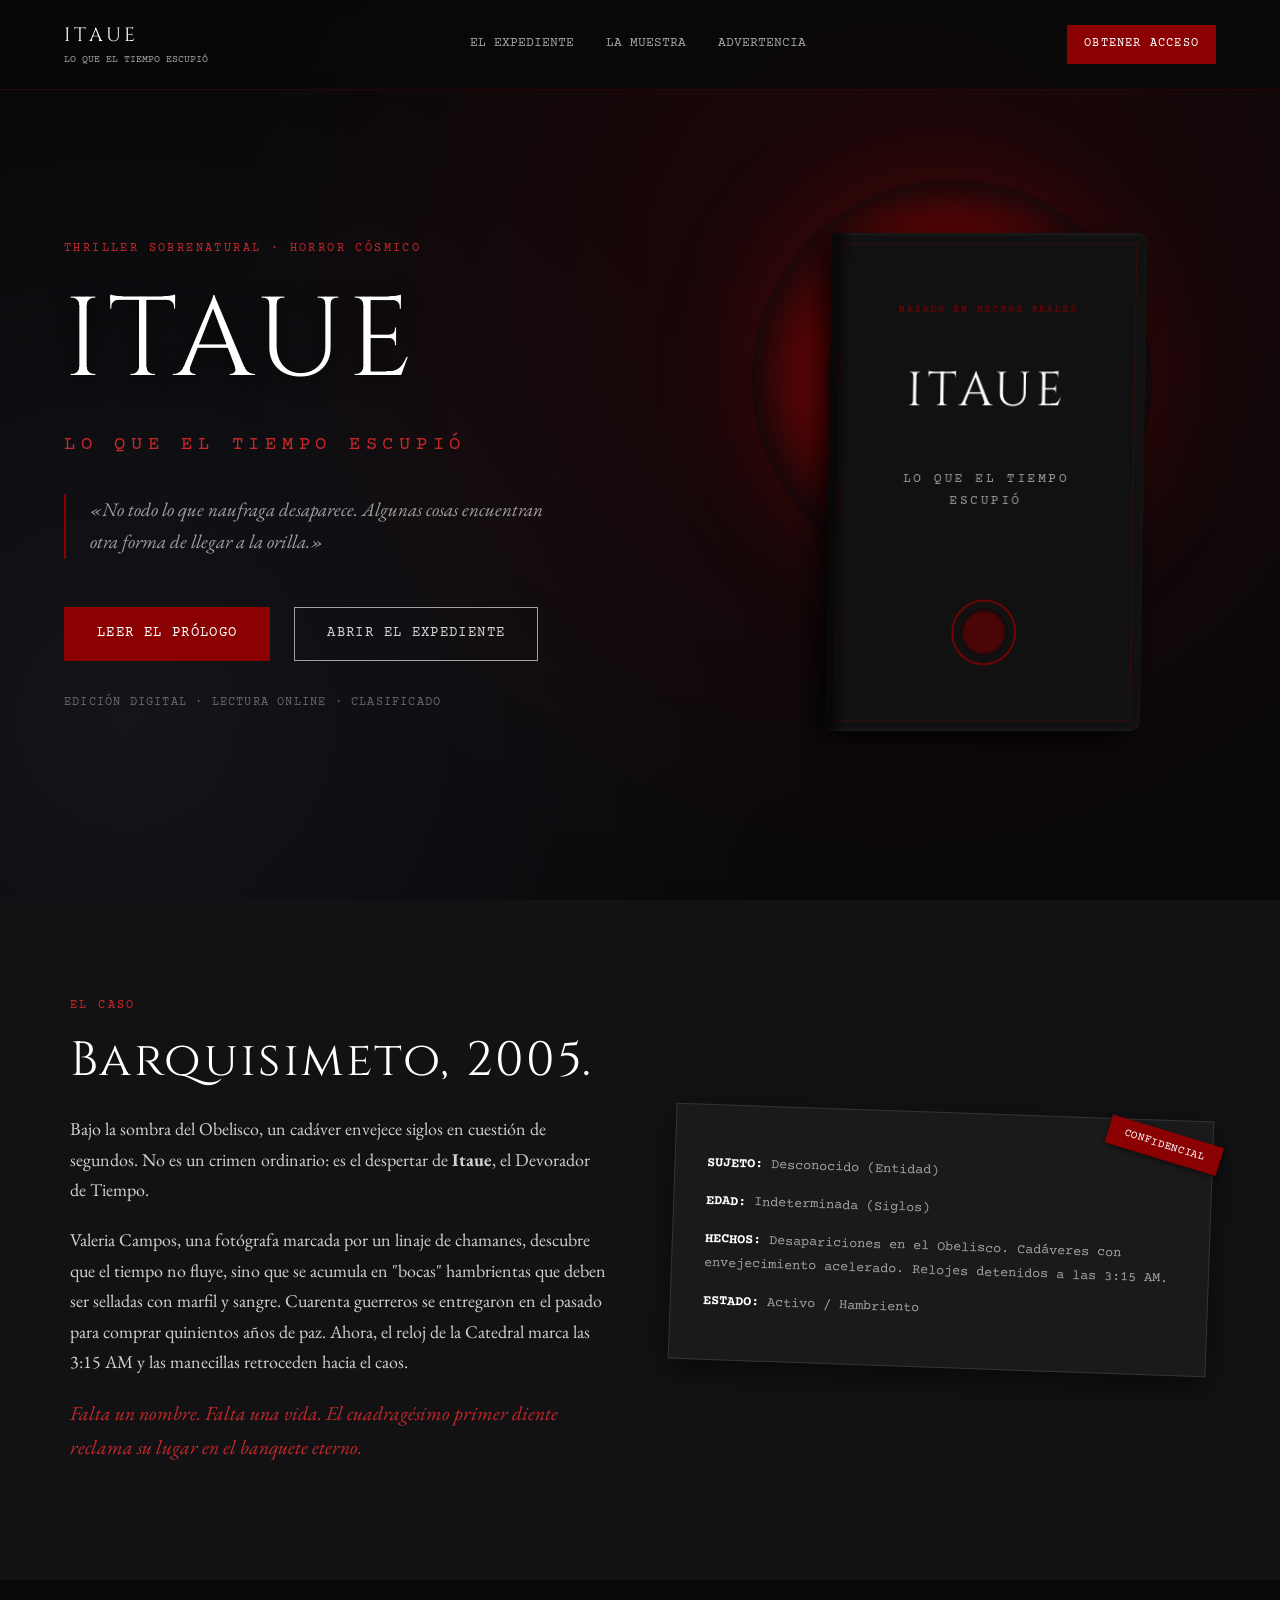
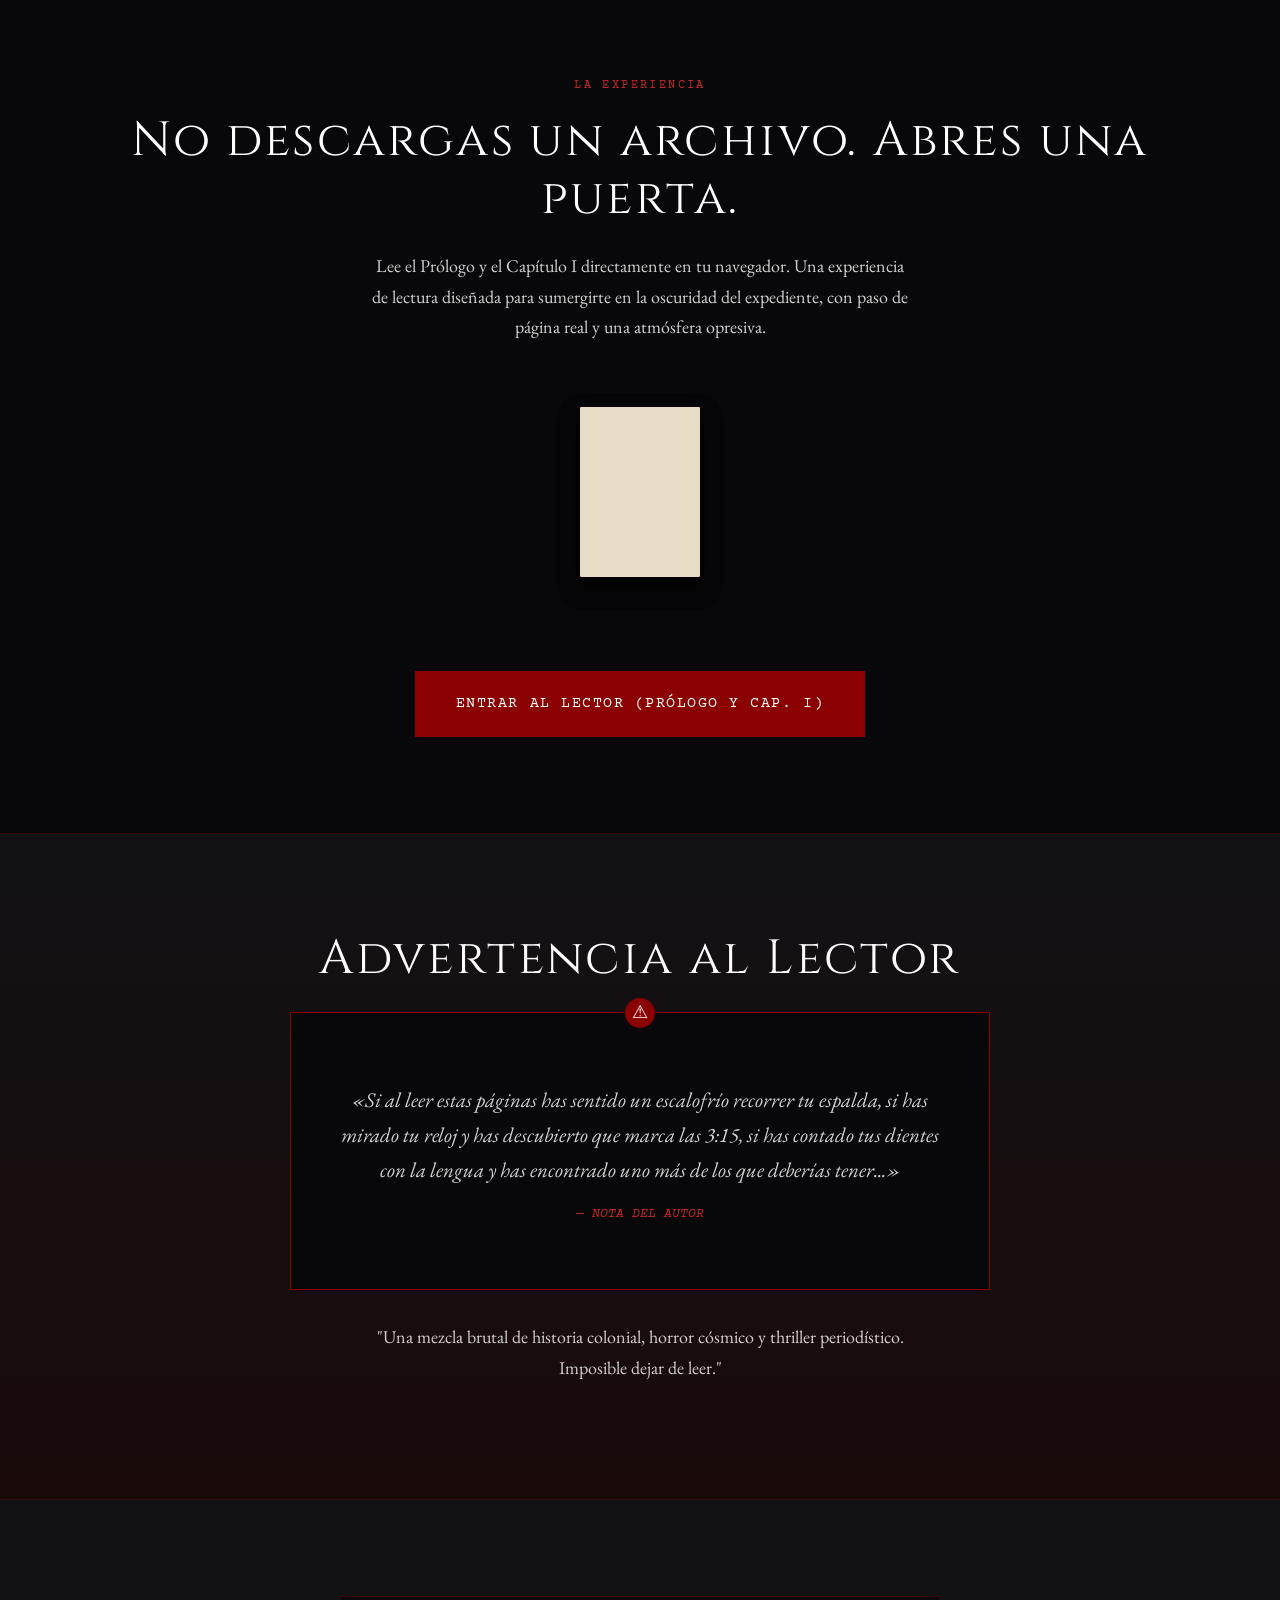
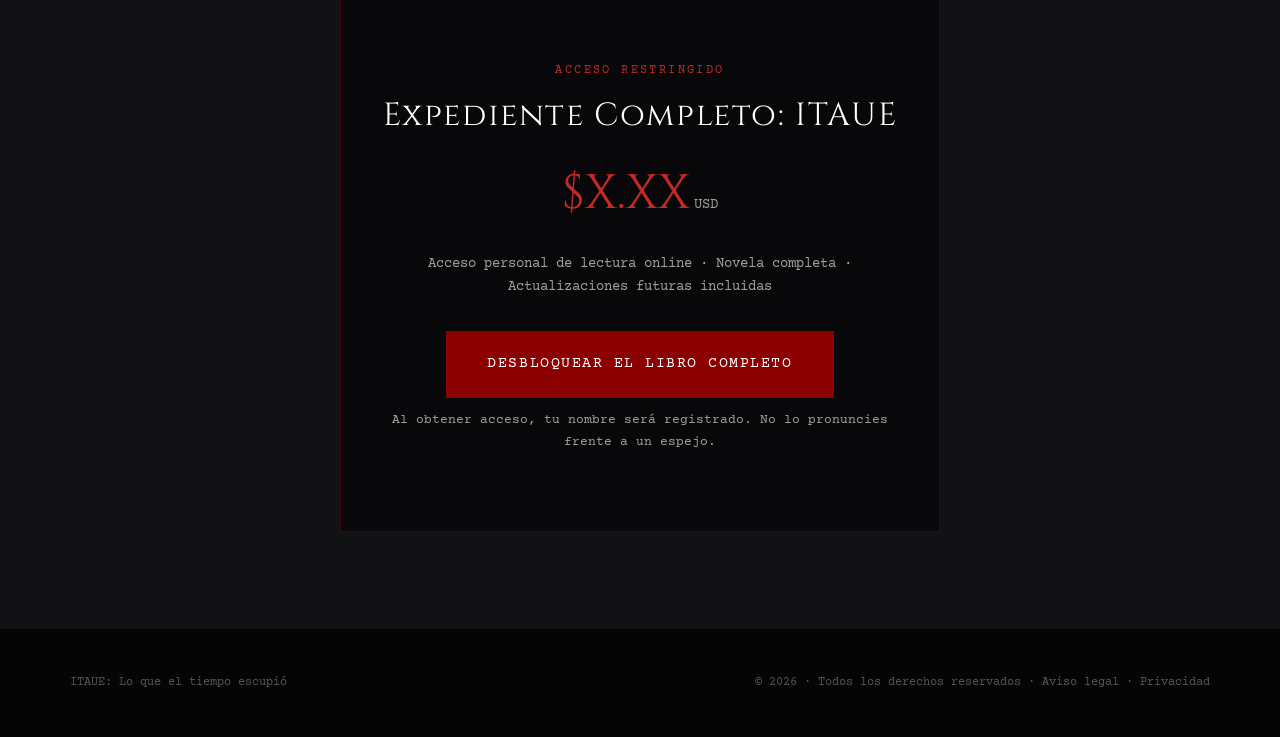
==== index.html @ 91abe1ef "Add files via upload" ====
<!DOCTYPE html>
<html lang="es">
<head>
<meta charset="UTF-8">
<meta name="viewport" content="width=device-width, initial-scale=1">
<title>ITAUE: Lo que el tiempo escupió — Thriller de Horror Cósmico</title>
<meta name="description" content="Barquisimeto, 2005. Bajo la sombra del Obelisco, un cadáver envejece siglos en cuestión de segundos. El despertar de Itaue, el Devorador de Tiempo.">
<link rel="preconnect" href="https://fonts.googleapis.com">
<link rel="preconnect" href="https://fonts.gstatic.com" crossorigin>
<link href="https://fonts.googleapis.com/css2?family=Cinzel:wght@400;600;700;900&family=Courier+Prime:ital,wght@0,400;0,700;1,400&family=EB+Garamond:ital,wght@0,400;0,500;1,400&display=swap" rel="stylesheet">
<link rel="stylesheet" href="css/estilos.css">
<link rel="stylesheet" href="css/landing.css">
</head>
<body class="landing">

<!-- ============ CABECERA ============ -->
<header class="cabecera" id="cabecera">
  <a class="marca" href="#inicio">
    <span class="marca__linea1">ITAUE</span>
    <span class="marca__linea2">Lo que el tiempo escupió</span>
  </a>
  <nav class="nav">
    <a href="#expediente">El Expediente</a>
    <a href="#lectura">La Muestra</a>
    <a href="#advertencia">Advertencia</a>
  </nav>
  <a class="btn btn--sangre btn--sm" href="#comprar">Obtener Acceso</a>
</header>

<!-- ============ HERO ============ -->
<section class="hero" id="inicio">
  <div class="hero__fondo"></div>
  <div class="hero__eclipse"></div>

  <div class="hero__contenido revelar">
    <p class="eyebrow">Thriller sobrenatural · Horror cósmico</p>
    <h1 class="hero__titulo">ITAUE</h1>
    <p class="hero__sub">Lo que el tiempo escupió</p>
    <p class="hero__frase">«No todo lo que naufraga desaparece. Algunas cosas encuentran otra forma de llegar a la orilla.»</p>
    <div class="hero__acciones">
      <a class="btn btn--sangre" href="lector.html">Leer el Prólogo</a>
      <a class="btn btn--fantasma" href="#expediente">Abrir el Expediente</a>
    </div>
    <p class="hero__nota">Edición digital · Lectura online · Clasificado</p>
  </div>

  <div class="hero__portada revelar">
    <!-- Portada conceptual basada en la imagen del PDF -->
    <div class="portada portada--itaue">
      <div class="portada__lomo"></div>
      <div class="portada__interior">
        <p class="portada__kicker">Basado en hechos reales</p>
        <h2 class="portada__titulo">ITAUE</h2>
        <p class="portada__sub">LO QUE EL TIEMPO<br>ESCUPIÓ</p>
        <div class="portada__simbolo">
           <svg viewBox="0 0 100 100" class="eclipse-svg">
             <circle cx="50" cy="50" r="40" fill="none" stroke="#8b0000" stroke-width="2"/>
             <circle cx="50" cy="50" r="30" fill="#0a0a0c"/>
             <circle cx="50" cy="50" r="30" fill="url(#glow)" opacity="0.5"/>
             <defs>
               <radialGradient id="glow">
                 <stop offset="80%" stop-color="#8b0000" stop-opacity="1"/>
                 <stop offset="100%" stop-color="#8b0000" stop-opacity="0"/>
               </radialGradient>
             </defs>
           </svg>
        </div>
      </div>
    </div>
  </div>
</section>

<!-- ============ EL EXPEDIENTE (SINOPSIS) ============ -->
<section class="seccion seccion--oscura" id="expediente">
  <div class="contenedor seccion__grid">
    <div class="revelar">
      <p class="eyebrow">El Caso</p>
      <h2 class="seccion__titulo">Barquisimeto, 2005.</h2>
      <p class="texto texto--claro">
        Bajo la sombra del Obelisco, un cadáver envejece siglos en cuestión de segundos. 
        No es un crimen ordinario: es el despertar de <strong>Itaue</strong>, el Devorador de Tiempo.
      </p>
      <p class="texto texto--claro">
        Valeria Campos, una fotógrafa marcada por un linaje de chamanes, descubre que el tiempo no fluye, 
        sino que se acumula en "bocas" hambrientas que deben ser selladas con marfil y sangre. 
        Cuarenta guerreros se entregaron en el pasado para comprar quinientos años de paz. 
        Ahora, el reloj de la Catedral marca las 3:15 AM y las manecillas retroceden hacia el caos.
      </p>
      <p class="texto texto--claro destacado">
        Falta un nombre. Falta una vida. El cuadragésimo primer diente reclama su lugar en el banquete eterno.
      </p>
    </div>
    <div class="revelar expediente-visual">
      <div class="foto-policial">
         <div class="foto-policial__sello">CONFIDENCIAL</div>
         <div class="foto-policial__texto">
            <p><strong>SUJETO:</strong> Desconocido (Entidad)</p>
            <p><strong>EDAD:</strong> Indeterminada (Siglos)</p>
            <p><strong>HECHOS:</strong> Desapariciones en el Obelisco. Cadáveres con envejecimiento acelerado. Relojes detenidos a las 3:15 AM.</p>
            <p><strong>ESTADO:</strong> Activo / Hambriento</p>
         </div>
      </div>
    </div>
  </div>
</section>

<!-- ============ LA MUESTRA (ASÍ SE LEE) ============ -->
<section class="seccion" id="lectura">
  <div class="contenedor centro">
    <div class="revelar">
      <p class="eyebrow">La Experiencia</p>
      <h2 class="seccion__titulo">No descargas un archivo. Abres una puerta.</h2>
      <p class="texto centro__texto">
        Lee el Prólogo y el Capítulo I directamente en tu navegador. 
        Una experiencia de lectura diseñada para sumergirte en la oscuridad del expediente, 
        con paso de página real y una atmósfera opresiva.
      </p>
      <div class="demo-libro revelar">
        <div class="demo-libro__hoja"></div>
        <div class="demo-libro__hoja demo-libro__hoja--2"></div>
        <div class="demo-libro__hoja demo-libro__hoja--3"></div>
      </div>
      <a class="btn btn--sangre btn--grande" href="lector.html">Entrar al Lector (Prólogo y Cap. I)</a>
    </div>
  </div>
</section>

<!-- ============ ADVERTENCIA / PRUEBA SOCIAL ============ -->
<section class="seccion seccion--sangre" id="advertencia">
  <div class="contenedor centro">
    <div class="revelar">
      <h2 class="seccion__titulo">Advertencia al Lector</h2>
      <div class="cuadro-advertencia">
        <p>«Si al leer estas páginas has sentido un escalofrío recorrer tu espalda, si has mirado tu reloj y has descubierto que marca las 3:15, si has contado tus dientes con la lengua y has encontrado uno más de los que deberías tener...»</p>
        <p class="firma">— Nota del Autor</p>
      </div>
      <p class="texto texto--claro centro__texto" style="margin-top: 2rem;">
        "Una mezcla brutal de historia colonial, horror cósmico y thriller periodístico. Imposible dejar de leer."
      </p>
    </div>
  </div>
</section>

<!-- ============ COMPRA ============ -->
<section class="seccion seccion--oscura" id="comprar">
  <div class="contenedor centro">
    <div class="revelar oferta">
      <p class="eyebrow">Acceso Restringido</p>
      <h2 class="oferta__titulo">Expediente Completo: ITAUE</h2>
      <p class="oferta__precio"><span class="precio">$X.XX</span> <span class="moneda">USD</span></p>
      <p class="oferta__detalle">Acceso personal de lectura online · Novela completa · Actualizaciones futuras incluidas</p>
      <a class="btn btn--sangre btn--grande" href="#comprar">Desbloquear el Libro Completo</a>
      <p class="nota-menor">Al obtener acceso, tu nombre será registrado. No lo pronuncies frente a un espejo.</p>
    </div>
  </div>
</section>

<!-- ============ FOOTER ============ -->
<footer class="pie">
  <div class="contenedor pie__grid">
    <p class="pie__marca">ITAUE: Lo que el tiempo escupió</p>
    <p class="pie__legal">© <span id="anio"></span> · Todos los derechos reservados · Aviso legal · Privacidad</p>
  </div>
</footer>

<!-- CTA sticky móvil -->
<a class="cta-sticky" href="lector.html">Leer Prólogo</a>

<script src="js/landing.js"></script>
</body>
</html>
---- css/estilos.css ----
:root{
  /* Paleta Oscura / Horror */
  --obsidiana: #08080a;
  --carbon: #121215;
  --sangre: #8b0000;
  --sangre-clara: #c62828;
  --mercurio: #a0a0a0;
  --papel-viejo: #e8dcc4;
  --texto-papel: #1a1a1a;
  --texto-claro: #d1d1d1;

  /* Tipografías */
  --serif-titulo: 'Cinzel', Georgia, serif;
  --serif-cuerpo: 'EB Garamond', Georgia, serif;
  --mono: 'Courier Prime', 'Courier New', monospace;

  --radio: 2px;
  --sombra: 0 10px 30px rgba(0,0,0,0.8);
  --transicion: 0.4s ease;
}

*,*::before,*::after{ box-sizing:border-box; }
html{ scroll-behavior:smooth; }
body{
  margin:0;
  font-family:var(--serif-cuerpo);
  font-size:18px;
  line-height:1.7;
  color:var(--texto-claro);
  background:var(--obsidiana);
  -webkit-font-smoothing:antialiased;
}
img,svg{ display:block; max-width:100%; }
a{ color:inherit; }
button{ font-family:inherit; }

/* Tipografía Global */
h1,h2,h3{
  font-family:var(--serif-titulo);
  font-weight:400;
  line-height:1.2;
  margin:0;
  letter-spacing:0.05em;
}
.eyebrow{
  font-family:var(--mono);
  font-size:0.75rem;
  letter-spacing:0.2em;
  text-transform:uppercase;
  color:var(--sangre-clara);
  margin:0 0 1rem;
}
.texto{ margin:0 0 1.2rem; max-width:60ch; color:var(--texto-claro); }
.texto--claro{ color:var(--texto-claro); }
.destacado{ color:var(--sangre-clara); font-style:italic; font-size:1.1em; }
.nota-menor{ font-size:0.8rem; color:var(--mercurio); display:block; margin-top:0.8rem; font-family:var(--mono); }
.centro{ text-align:center; }
.centro__texto{ margin-left:auto; margin-right:auto; }

/* Botones */
.btn{
  display:inline-flex;
  align-items:center;
  justify-content:center;
  padding:0.9rem 2rem;
  font-family:var(--mono);
  font-size:0.85rem;
  text-transform:uppercase;
  letter-spacing:0.1em;
  text-decoration:none;
  border:1px solid transparent;
  cursor:pointer;
  transition:all var(--transicion);
}
.btn--sm{ padding:0.5rem 1rem; font-size:0.75rem; }
.btn--grande{ padding:1.2rem 2.5rem; font-size:0.95rem; }

.btn--sangre{
  background:var(--sangre);
  color:#fff;
  border-color:var(--sangre);
}
.btn--sangre:hover{ background:var(--sangre-clara); border-color:var(--sangre-clara); box-shadow:0 0 15px rgba(198,40,40,0.4); }

.btn--fantasma{
  background:transparent;
  color:var(--texto-claro);
  border-color:var(--mercurio);
}
.btn--fantasma:hover{ background:rgba(255,255,255,0.05); border-color:#fff; color:#fff; }

/* Animaciones Reveal */
.revelar{ opacity:0; transform:translateY(20px); transition:opacity 1s ease, transform 1s ease; }
.revelar.visible{ opacity:1; transform:none; }

@media (prefers-reduced-motion: reduce){
  .revelar{ opacity:1; transform:none; }
  *{ animation-duration:0.01ms !important; transition-duration:0.01ms !important; }
}
---- css/landing.css ----
.contenedor{ width:min(1140px, 90vw); margin-inline:auto; }

/* Cabecera */
.cabecera{
  position:fixed; top:0; left:0; right:0; z-index:100;
  display:flex; align-items:center; justify-content:space-between;
  padding:1.2rem 5vw;
  background:rgba(8,8,10,0.8);
  backdrop-filter:blur(10px);
  border-bottom:1px solid rgba(139,0,0,0.3);
}
.marca{ display:flex; flex-direction:column; text-decoration:none; color:#fff; }
.marca__linea1{ font-family:var(--serif-titulo); font-size:1.2rem; letter-spacing:0.2em; }
.marca__linea2{ font-family:var(--mono); font-size:0.65rem; color:var(--mercurio); text-transform:uppercase; }
.nav{ display:flex; gap:2rem; font-family:var(--mono); font-size:0.8rem; text-transform:uppercase; }
.nav a{ text-decoration:none; color:var(--mercurio); transition:color 0.3s; }
.nav a:hover{ color:var(--sangre-clara); }

/* Hero */
.hero{
  position:relative;
  min-height:100vh;
  display:grid;
  grid-template-columns:1.2fr 0.8fr;
  align-items:center;
  padding:8rem 5vw 4rem;
  overflow:hidden;
}
.hero__fondo{
  position:absolute; inset:0;
  background:radial-gradient(circle at 70% 30%, rgba(139,0,0,0.2) 0%, transparent 60%),
             radial-gradient(circle at 10% 80%, rgba(20,20,25,1) 0%, transparent 50%);
  z-index:1;
}
.hero__eclipse{
  position:absolute; top:20%; right:10%; width:400px; height:400px;
  background:radial-gradient(circle, rgba(0,0,0,1) 40%, rgba(139,0,0,0.8) 45%, transparent 70%);
  border-radius:50%;
  box-shadow:0 0 100px rgba(139,0,0,0.3);
  animation:pulso 10s infinite alternate;
  z-index:0;
}
@keyframes pulso{ 0%{ opacity:0.5; transform:scale(1); } 100%{ opacity:1; transform:scale(1.05); } }

.hero__contenido{ position:relative; z-index:2; }
.hero__titulo{ font-size:clamp(4rem, 10vw, 7rem); color:#fff; text-shadow:0 5px 20px rgba(0,0,0,0.8); margin-bottom:0.5rem; }
.hero__sub{ font-family:var(--mono); font-size:1.2rem; color:var(--sangre-clara); letter-spacing:0.3em; text-transform:uppercase; margin-bottom:2rem; }
.hero__frase{ font-size:1.2rem; font-style:italic; color:var(--mercurio); max-width:500px; border-left:2px solid var(--sangre); padding-left:1.5rem; margin-bottom:3rem; }
.hero__acciones{ display:flex; gap:1.5rem; margin-bottom:2rem; }
.hero__nota{ font-family:var(--mono); font-size:0.75rem; color:var(--mercurio); opacity:0.6; text-transform:uppercase; letter-spacing:0.1em; }

/* Portada 3D */
.hero__portada{ position:relative; z-index:2; display:flex; justify-content:center; }
.portada{
  position:relative; width:320px; aspect-ratio:2/3;
  background:#111; border-radius:4px 10px 10px 4px;
  box-shadow:-10px 10px 30px rgba(0,0,0,0.9), inset 2px 0 5px rgba(255,255,255,0.1);
  transform:rotateY(-10deg) rotateX(5deg);
  transition:transform 0.5s;
}
.portada:hover{ transform:rotateY(-5deg) rotateX(2deg); }
.portada__lomo{ position:absolute; left:0; top:0; bottom:0; width:20px; background:linear-gradient(90deg, rgba(0,0,0,0.8), transparent); z-index:3; }
.portada__interior{ padding:3rem 2rem; text-align:center; height:100%; display:flex; flex-direction:column; justify-content:space-between; align-items:center; border:1px solid rgba(139,0,0,0.3); margin:10px; }
.portada__kicker{ font-family:var(--mono); font-size:0.6rem; color:var(--sangre); text-transform:uppercase; letter-spacing:0.2em; }
.portada__titulo{ font-size:3rem; color:#fff; letter-spacing:0.1em; }
.portada__sub{ font-family:var(--mono); font-size:0.8rem; color:var(--mercurio); letter-spacing:0.2em; }
.portada__simbolo svg{ width:80px; height:80px; margin-top:2rem; }

/* Secciones */
.seccion{ padding:6rem 0; position:relative; }
.seccion--oscura{ background:var(--carbon); }
.seccion--sangre{ background:linear-gradient(to bottom, var(--carbon), #1a0a0a); border-top:1px solid rgba(139,0,0,0.2); border-bottom:1px solid rgba(139,0,0,0.2); }
.seccion__grid{ display:grid; grid-template-columns:1fr 1fr; gap:4rem; align-items:center; }
.seccion__titulo{ font-size:clamp(2rem, 4vw, 3rem); color:#fff; margin-bottom:1.5rem; }

/* Expediente Visual */
.expediente-visual{ display:flex; justify-content:center; }
.foto-policial{
  background:#1a1a1a; padding:2rem; border:1px solid #333;
  box-shadow:0 10px 30px rgba(0,0,0,0.5);
  transform:rotate(2deg); position:relative;
}
.foto-policial__sello{
  position:absolute; top:10px; right:-10px; background:var(--sangre); color:#fff;
  font-family:var(--mono); font-size:0.7rem; padding:0.3rem 1rem; transform:rotate(15deg);
  box-shadow:0 2px 5px rgba(0,0,0,0.5);
}
.foto-policial__texto{ font-family:var(--mono); font-size:0.85rem; color:var(--mercurio); line-height:1.8; }
.foto-policial__texto strong{ color:#fff; }

/* Demo Libro Animado */
.demo-libro{ position:relative; height:200px; perspective:1000px; margin:4rem auto; display:flex; justify-content:center; }
.demo-libro__hoja{
  position:absolute; width:120px; height:170px; background:var(--papel-viejo);
  box-shadow:0 10px 20px rgba(0,0,0,0.5); transform-origin:left center;
  animation:hojear 4s infinite; border-radius:2px;
}
.demo-libro__hoja--2{ animation-delay:1.3s; }
.demo-libro__hoja--3{ animation-delay:2.6s; }
@keyframes hojear{
  0%{ transform:rotateY(0); opacity:1; }
  50%{ transform:rotateY(-180deg); opacity:0.5; }
  51%{ transform:rotateY(-180deg); opacity:0; }
  100%{ transform:rotateY(0); opacity:1; }
}

/* Advertencia */
.cuadro-advertencia{
  background:var(--obsidiana); border:1px solid var(--sangre); padding:3rem;
  max-width:700px; margin:0 auto; position:relative;
}
.cuadro-advertencia::before{ content:'⚠'; position:absolute; top:-15px; left:50%; transform:translateX(-50%); background:var(--sangre); color:#fff; width:30px; height:30px; border-radius:50%; display:flex; align-items:center; justify-content:center; }
.cuadro-advertencia p{ font-family:var(--serif-cuerpo); font-size:1.3rem; font-style:italic; color:var(--texto-claro); margin-bottom:1rem; }
.cuadro-advertencia .firma{ font-family:var(--mono); font-size:0.8rem; color:var(--sangre-clara); text-transform:uppercase; }

/* Compra */
.oferta{ background:var(--obsidiana); border:1px solid rgba(139,0,0,0.4); padding:4rem 2rem; max-width:600px; margin:0 auto; }
.oferta__titulo{ font-size:2rem; color:#fff; margin-bottom:1rem; }
.precio{ font-family:var(--serif-titulo); font-size:3rem; color:var(--sangre-clara); }
.moneda{ font-family:var(--mono); font-size:0.9rem; color:var(--mercurio); }
.oferta__detalle{ font-family:var(--mono); font-size:0.85rem; color:var(--mercurio); margin-bottom:2rem; }

/* Pie */
.pie{ background:#050505; padding:2rem 0; border-top:1px solid #111; font-family:var(--mono); font-size:0.75rem; color:#555; }
.pie__grid{ display:flex; justify-content:space-between; align-items:center; flex-wrap:wrap; gap:1rem; }

.cta-sticky{ display:none; }

@media (max-width: 900px){
  .hero{ grid-template-columns:1fr; text-align:center; gap:3rem; padding-top:7rem; }
  .hero__frase{ margin-inline:auto; border-left:none; border-top:1px solid var(--sangre); padding-top:1rem; }
  .hero__acciones{ justify-content:center; }
  .seccion__grid{ grid-template-columns:1fr; }
  .nav{ display:none; }
  .cabecera .btn{ display:none; }
  .cta-sticky{ display:block; position:fixed; bottom:0; left:0; right:0; background:var(--sangre); color:#fff; text-align:center; padding:1rem; font-family:var(--mono); text-decoration:none; text-transform:uppercase; z-index:100; }
}
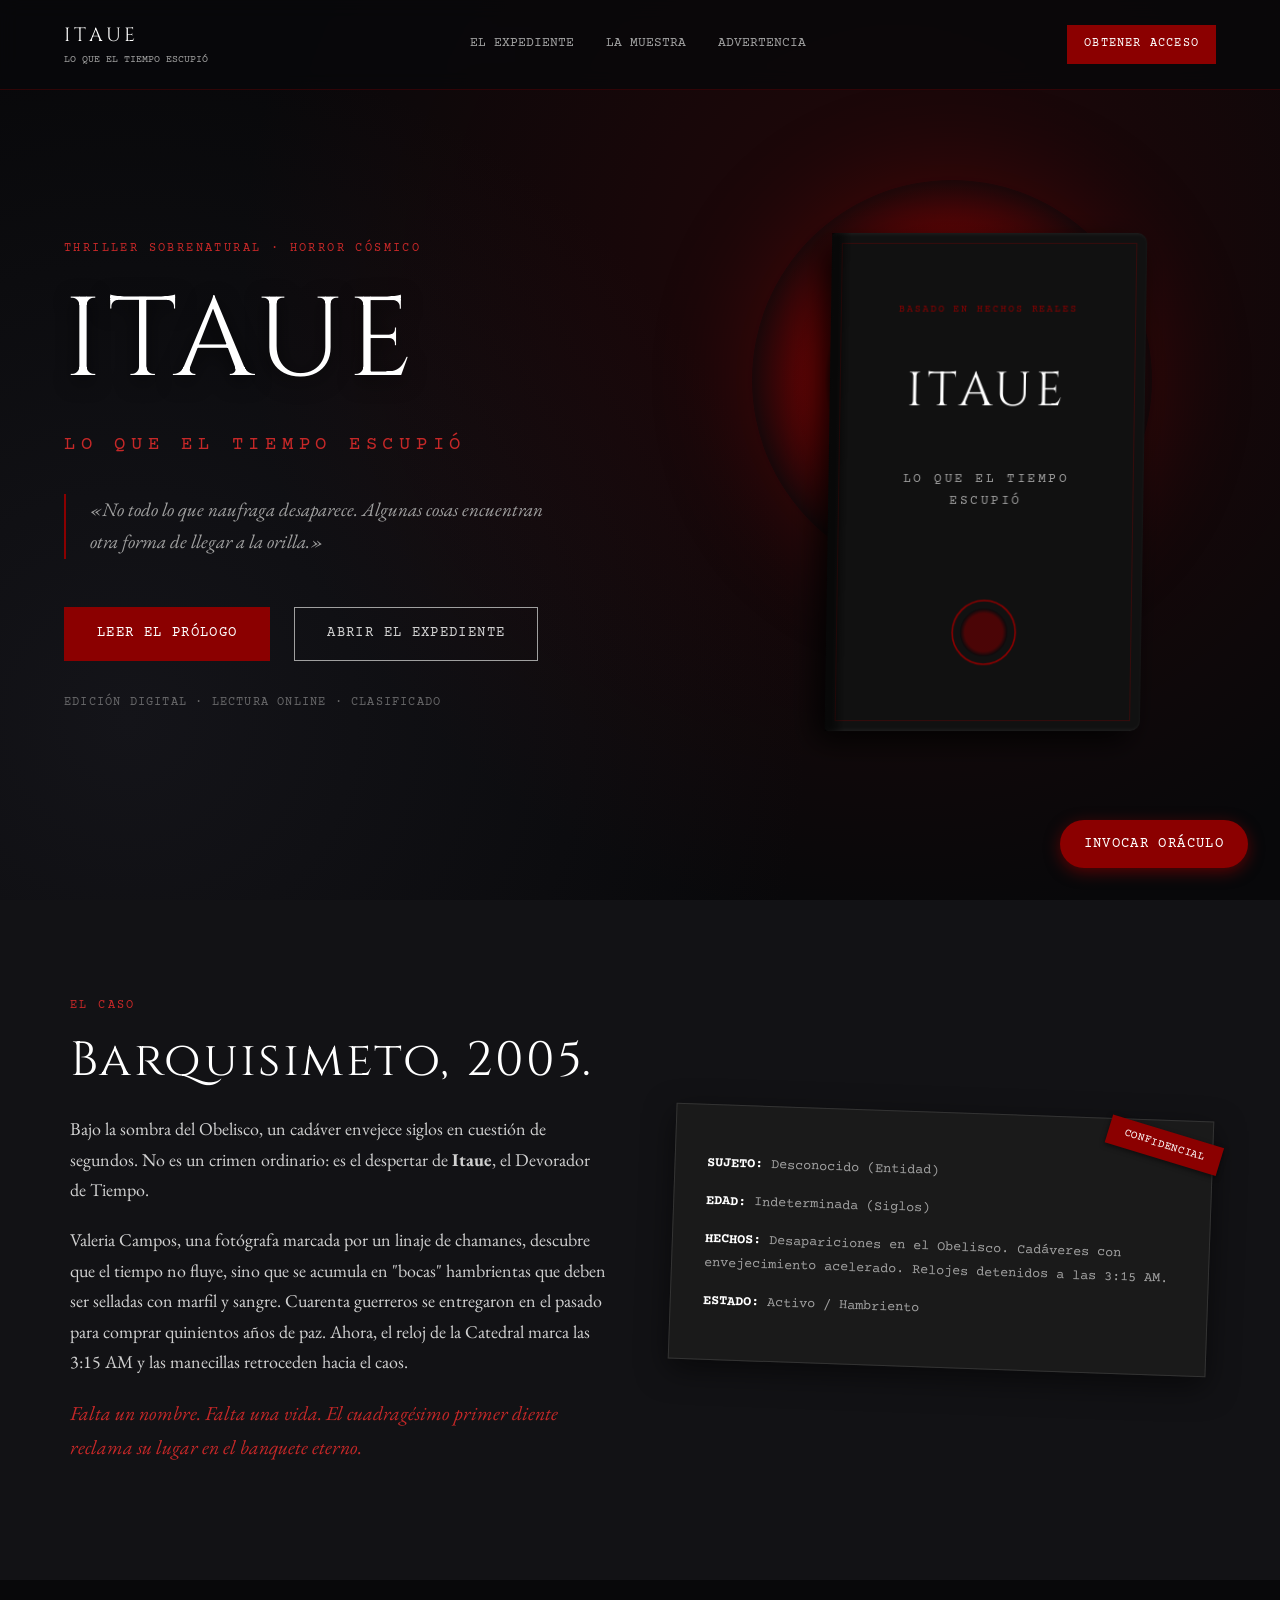
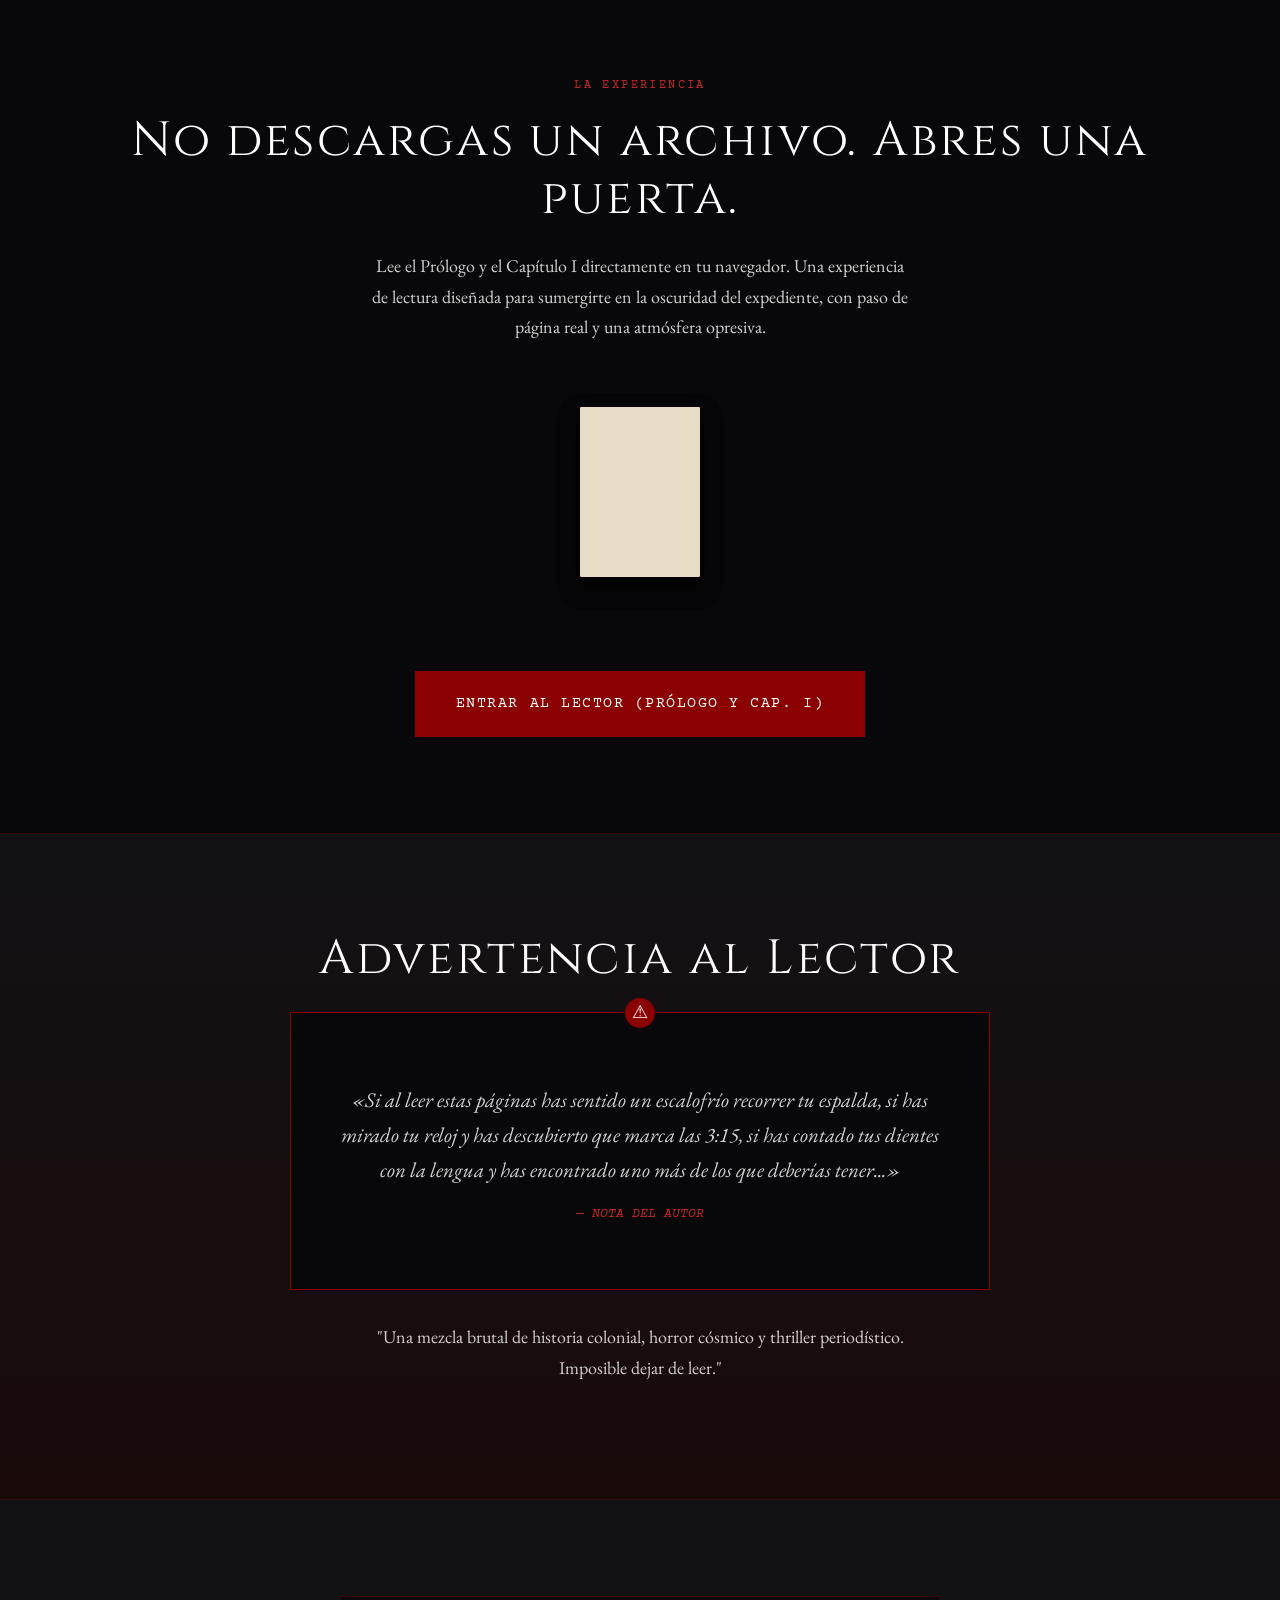
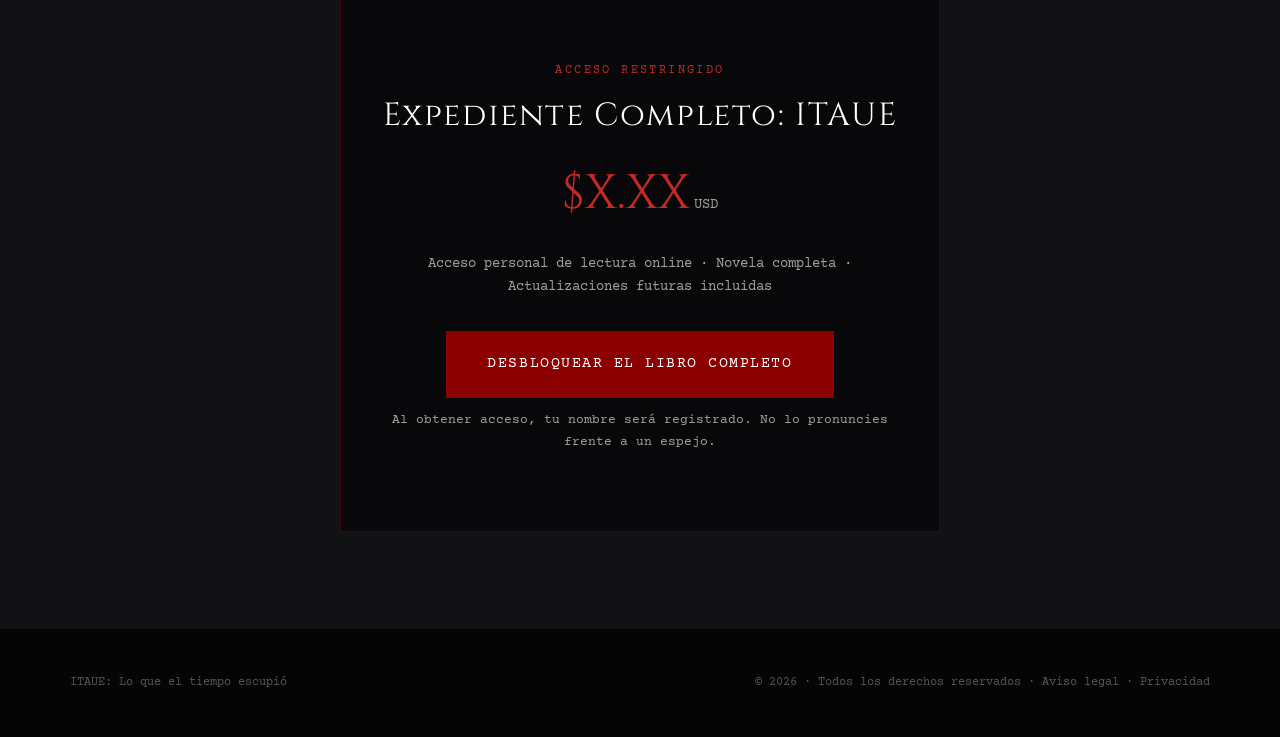
==== commit 421a1df5: "Update index.html" ====
--- a/index.html
+++ b/index.html
@@ -10,6 +10,48 @@
 <link href="https://fonts.googleapis.com/css2?family=Cinzel:wght@400;600;700;900&family=Courier+Prime:ital,wght@0,400;0,700;1,400&family=EB+Garamond:ital,wght@0,400;0,500;1,400&display=swap" rel="stylesheet">
 <link rel="stylesheet" href="css/estilos.css">
 <link rel="stylesheet" href="css/landing.css">
+<style>
+  /* Estilos del Oráculo para la Landing */
+  .oraculo-btn {
+    position: fixed; bottom: 2rem; right: 2rem; z-index: 1000;
+    background: var(--sangre); color: #fff; border: none; padding: 1rem 1.5rem;
+    font-family: var(--mono); text-transform: uppercase; letter-spacing: 0.1em;
+    cursor: pointer; border-radius: 50px; box-shadow: 0 4px 15px rgba(139,0,0,0.6);
+    transition: all 0.3s; font-size: 0.85rem;
+  }
+  .oraculo-btn:hover { background: var(--sangre-clara); transform: translateY(-3px); }
+
+  .oraculo-modal {
+    position: fixed; bottom: 6rem; right: 2rem; width: 380px; height: 500px;
+    background: #111; border: 1px solid var(--sangre); border-radius: 8px;
+    display: flex; flex-direction: column; z-index: 1000;
+    box-shadow: 0 10px 40px rgba(0,0,0,0.9); transition: opacity 0.3s, transform 0.3s;
+  }
+  .oraculo-modal.oculto { opacity: 0; pointer-events: none; transform: translateY(20px); }
+
+  .oraculo-header {
+    display: flex; justify-content: space-between; align-items: center;
+    padding: 1rem; border-bottom: 1px solid #333; background: #0a0a0c;
+    border-radius: 8px 8px 0 0;
+  }
+  .oraculo-header h3 { font-family: var(--serif-titulo); color: #fff; margin: 0; font-size: 1.2rem; }
+  .oraculo-header button { background: none; border: none; color: #fff; font-size: 1.5rem; cursor: pointer; }
+
+  .oraculo-mensajes { flex: 1; padding: 1rem; overflow-y: auto; display: flex; flex-direction: column; gap: 1rem; }
+  .mensaje { font-family: var(--serif-cuerpo); font-size: 0.95rem; line-height: 1.5; padding: 0.8rem; border-radius: 4px; max-width: 85%; }
+  .mensaje--oraculo { background: #1a1a1a; color: var(--texto-claro); align-self: flex-start; border-left: 2px solid var(--sangre); }
+  .mensaje--usuario { background: var(--sangre); color: #fff; align-self: flex-end; }
+
+  .oraculo-input-area { display: flex; padding: 1rem; border-top: 1px solid #333; gap: 0.5rem; }
+  #oraculo-input { flex: 1; padding: 0.8rem; background: #000; border: 1px solid #333; color: #fff; font-family: var(--mono); outline: none; }
+  #oraculo-send { background: var(--sangre); color: #fff; border: none; padding: 0 1.2rem; cursor: pointer; font-family: var(--mono); font-weight: bold; transition: 0.3s; }
+  #oraculo-send:hover { background: var(--sangre-clara); }
+
+  @media (max-width: 820px) {
+    .oraculo-modal { width: calc(100% - 2rem); right: 1rem; bottom: 5rem; height: 60vh; }
+    .oraculo-btn { bottom: 1rem; right: 1rem; padding: 0.8rem 1.2rem; font-size: 0.75rem; }
+  }
+</style>
 </head>
 <body class="landing">
 
@@ -38,6 +80,7 @@
     <p class="hero__sub">Lo que el tiempo escupió</p>
     <p class="hero__frase">«No todo lo que naufraga desaparece. Algunas cosas encuentran otra forma de llegar a la orilla.»</p>
     <div class="hero__acciones">
+      <!-- BOTÓN PRINCIPAL QUE LLEVA AL LECTOR -->
       <a class="btn btn--sangre" href="lector.html">Leer el Prólogo</a>
       <a class="btn btn--fantasma" href="#expediente">Abrir el Expediente</a>
     </div>
@@ -45,7 +88,6 @@
   </div>
 
   <div class="hero__portada revelar">
-    <!-- Portada conceptual basada en la imagen del PDF -->
     <div class="portada portada--itaue">
       <div class="portada__lomo"></div>
       <div class="portada__interior">
@@ -120,6 +162,7 @@
         <div class="demo-libro__hoja demo-libro__hoja--2"></div>
         <div class="demo-libro__hoja demo-libro__hoja--3"></div>
       </div>
+      <!-- SEGUNDO BOTÓN QUE LLEVA AL LECTOR -->
       <a class="btn btn--sangre btn--grande" href="lector.html">Entrar al Lector (Prólogo y Cap. I)</a>
     </div>
   </div>
@@ -166,6 +209,33 @@
 <!-- CTA sticky móvil -->
 <a class="cta-sticky" href="lector.html">Leer Prólogo</a>
 
+<!-- ============ ORÁCULO DE IA (BOTÓN FLOTANTE) ============ -->
+<button id="btn-oraculo" class="oraculo-btn">Invocar Oráculo</button>
+
+<div id="oraculo-container" class="oraculo-modal oculto">
+  <div class="oraculo-header">
+    <h3>El Oráculo de Itaue</h3>
+    <button id="oraculo-cerrar">×</button>
+  </div>
+  <div id="oraculo-mensajes" class="oraculo-mensajes">
+    <div class="mensaje mensaje--oraculo">Has invocado al Devorador. ¿Qué secreto del tiempo deseas conocer?</div>
+  </div>
+  <div class="oraculo-input-area">
+    <input type="text" id="oraculo-input" placeholder="Pregunta sobre el lore..." autocomplete="off">
+    <button id="oraculo-send">Enviar</button>
+  </div>
+</div>
+
+<!-- SCRIPTS -->
 <script src="js/landing.js"></script>
+<script src="js/oraculo.js"></script>
+<script>
+  // Inicializar el oráculo cuando la página cargue
+  document.addEventListener('DOMContentLoaded', () => {
+    if (window.ITAUE_ORACULO) {
+      window.ITAUE_ORACULO.init();
+    }
+  });
+</script>
 </body>
-</html>+</html>
--- a/css/estilos.css
+++ b/css/estilos.css
@@ -1,5 +1,4 @@
 :root{
-  /* Paleta Oscura / Horror */
   --obsidiana: #08080a;
   --carbon: #121215;
   --sangre: #8b0000;
@@ -9,7 +8,6 @@
   --texto-papel: #1a1a1a;
   --texto-claro: #d1d1d1;
 
-  /* Tipografías */
   --serif-titulo: 'Cinzel', Georgia, serif;
   --serif-cuerpo: 'EB Garamond', Georgia, serif;
   --mono: 'Courier Prime', 'Courier New', monospace;
@@ -34,7 +32,6 @@
 a{ color:inherit; }
 button{ font-family:inherit; }
 
-/* Tipografía Global */
 h1,h2,h3{
   font-family:var(--serif-titulo);
   font-weight:400;
@@ -57,7 +54,6 @@
 .centro{ text-align:center; }
 .centro__texto{ margin-left:auto; margin-right:auto; }
 
-/* Botones */
 .btn{
   display:inline-flex;
   align-items:center;
@@ -89,11 +85,10 @@
 }
 .btn--fantasma:hover{ background:rgba(255,255,255,0.05); border-color:#fff; color:#fff; }
 
-/* Animaciones Reveal */
 .revelar{ opacity:0; transform:translateY(20px); transition:opacity 1s ease, transform 1s ease; }
 .revelar.visible{ opacity:1; transform:none; }
 
 @media (prefers-reduced-motion: reduce){
   .revelar{ opacity:1; transform:none; }
   *{ animation-duration:0.01ms !important; transition-duration:0.01ms !important; }
-}+}
